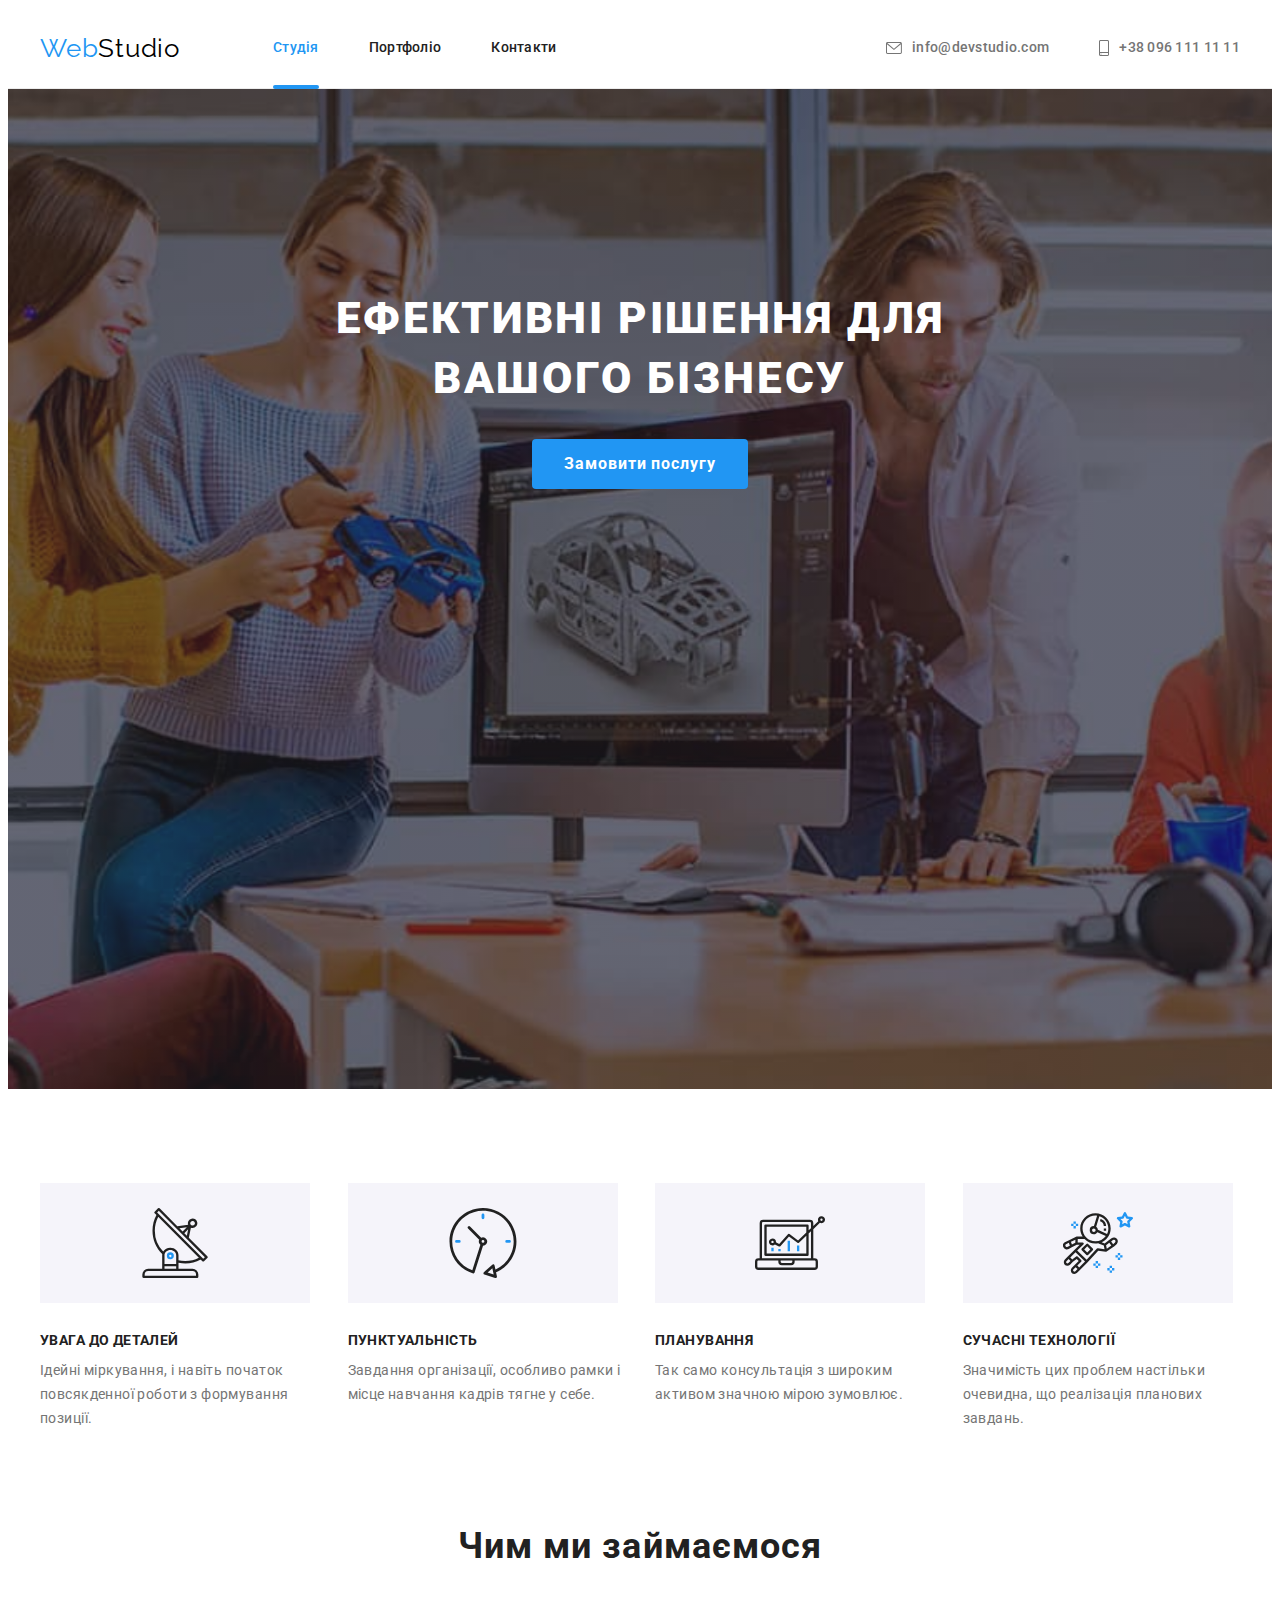
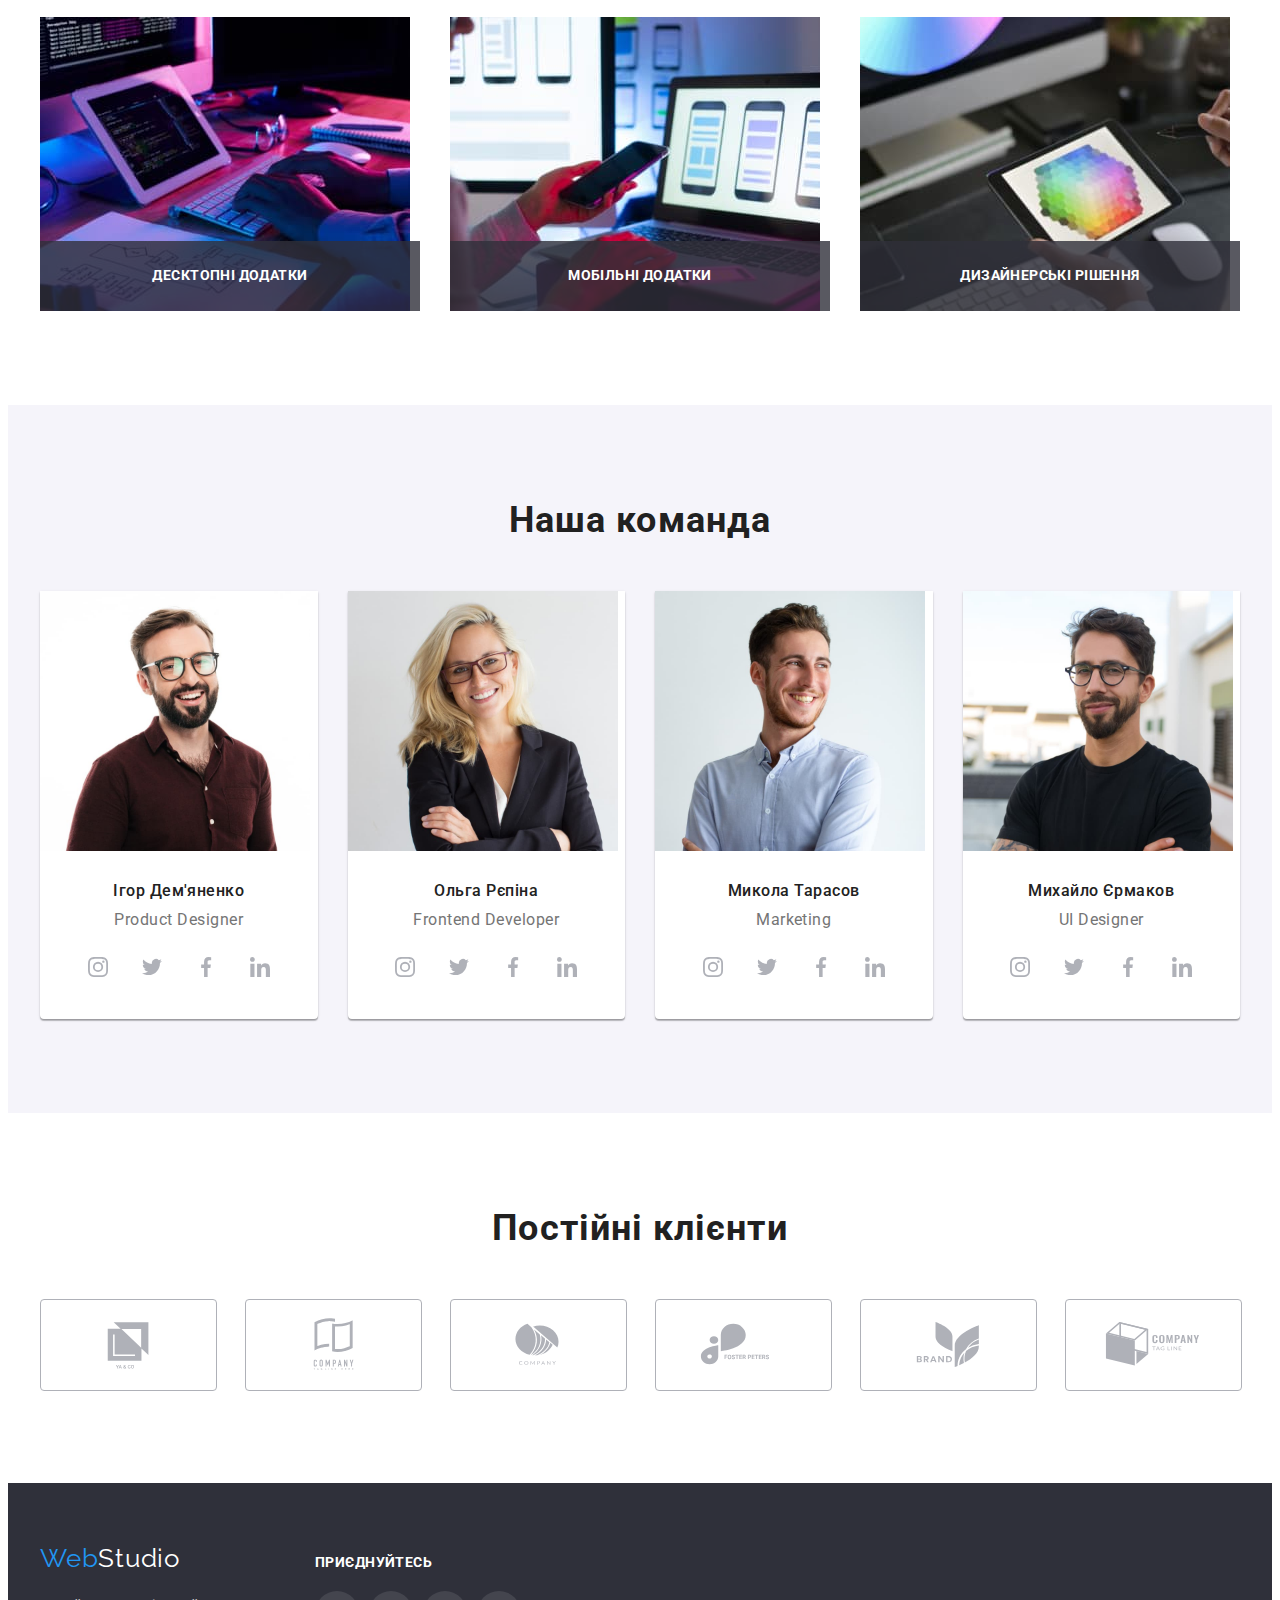
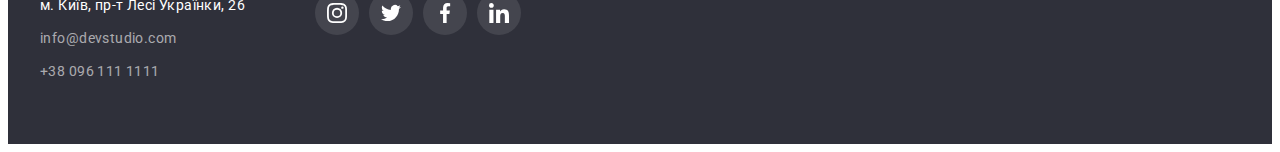
==== index.html @ a7601534 "add form" ====
<!DOCTYPE html>
<html lang="uk">
  <head>
    <meta charset="UTF-8" />
    <meta http-equiv="X-UA-Compatible" content="IE=edge" />
    <meta name="viewport" content="width=device-width, initial-scale=1.0" />
    <title>Студія</title>
    <link rel="preconnect" href="https://fonts.googleapis.com" />
    <link rel="preconnect" href="https://fonts.gstatic.com" crossorigin />
    <link
      href="https://fonts.googleapis.com/css2?family=Raleway:wght@700&family=Roboto:wght@400;500;700;900&display=swap"
      rel="stylesheet" />
    <link
      rel="stylesheet"
      href="https://cdnjs.cloudflare.com/ajax/libs/modern-normalize/1.1.0/modern-normalize.min.css"
      integrity="sha512-wpPYUAdjBVSE4KJnH1VR1HeZfpl1ub8YT/NKx4PuQ5NmX2tKuGu6U/JRp5y+Y8XG2tV+wKQpNHVUX03MfMFn9Q=="
      crossorigin="anonymous"
      referrerpolicy="no-referrer" />
    <link rel="stylesheet" href="./css/styles.css" />
  </head>
  <body>
    <!-- Шапка сторінки -->
    <header class="header">
      <div class="header-container container">
        <nav class="header-nav">
          <a href="./index.html" lang="en" class="logo">
            Web<span class="logo-header">Studio</span>
          </a>
          <ul class="site-nav list">
            <li class="site-nav-item">
              <a href="./index.html" class="link current">Студія</a>
            </li>
            <li class="site-nav-item">
              <a href="./portfolio.html" class="link">Портфоліо</a>
            </li>
            <li class="site-nav-item">
              <a href="#" class="link">Контакти</a>
            </li>
          </ul>
        </nav>
        <ul class="site-contacts list">
          <li class="site-contacts-item">
            <a href="mailto:info@devstudio.com" class="link"
              >
              <svg class="contacts-icon" width="16" height="12">
                <use href="./images/icons.svg#icon-mail"></use>
              </svg>
              info@devstudio.com</a
            >
          </li>
          <li class="site-contacts-item">
            <a href="tel:+380961111111" class="link">
              <svg class="contacts-icon" width="10" height="16">
                <use href="./images/icons.svg#icon-smartphone"></use>
              </svg>
              +38 096 111 11 11</a>
          </li>
        </ul>
      </div>
    </header>
    <main>
      <!-- Герой -->
      <section class="hero">
        <div class="hero-container container">
          <h1 class="hero-title">Ефективні рішення для вашого бізнесу</h1>
          <button type="button" class="hero-btn" data-modal-open>Замовити послугу</button>
        </div>
      </section>
      <!-- Переваги компанії -->
      <section class="benefits">
        <div class="benefits-container container">
          <h2 class="visually-hidden">Переваги компанії</h2>
          <ul class="benefits-list list">
            <li class="benefits-item">
              <div class="benefits-box">
                <svg class="benefits-icon" width="70" height="70">
                  <use href="./images/icons.svg#icon-antenna"></use>
                </svg>
              </div>
              <h3 class="benefits-title">Увага до деталей</h3>
              <p class="benefits-el">
                Ідейні міркування, і навіть початок повсякденної роботи з
                формування позиції.
              </p>
            </li>
            <li class="benefits-item">
              <div class="benefits-box">
                <svg class="benefits-icon" width="70" height="70">
                  <use href="./images/icons.svg#icon-clock"></use>
                </svg>
              </div>
              <h3 class="benefits-title">Пунктуальність</h3>
              <p class="benefits-el">
                Завдання організації, особливо рамки і місце навчання кадрів
                тягне у себе.
              </p>
            </li>
            <li class="benefits-item">
              <div class="benefits-box">
                <svg class="benefits-icon" width="70" height="70">
                  <use href="./images/icons.svg#icon-diagram"></use>
                </svg>
              </div>
              <h3 class="benefits-title">Планування</h3>
              <p class="benefits-el">
                Так само консультація з широким активом значною мірою зумовлює.
              </p>
            </li>
            <li class="benefits-item">
              <div class="benefits-box">
                <svg class="benefits-icon" width="70" height="70">
                  <use href="./images/icons.svg#icon-astronaut"></use>
                </svg>
              </div>
              <h3 class="benefits-title">Сучасні технології</h3>
              <p class="benefits-el">
                Значимість цих проблем настільки очевидна, що реалізація
                планових завдань.
              </p>
            </li>
          </ul>
        </div>
      </section>
      <!-- Чим ми займаємося -->
      <section class="examples section">
        <div class="examples-container container">
          <h2 class="title">Чим ми займаємося</h2>
          <ul class="examples-list list">
            <li class="examples-item">
              <div class="examples-item-wrap">
                <img
                class="examples-img"
                src="./images/about-img-1.jpg"
                alt="Розробник створює код"
                width="370"
                height="294" />
                <p class="text-top">Десктопні додатки</p>
              </div>
            </li>
            <li class="examples-item">
              <div class="examples-item-wrap">
                <img
                class="examples-img"
                src="./images/about-img-2.jpg"
                alt="Розробник створює дизайн додатку для мобільних пристроїв"
                width="370"
                height="294" />
                <p class="text-top">Мобільні додатки</p>
              </div>
            </li>
            <li class="examples-item">
              <div class="examples-item-wrap">
                <img
                class="examples-img"
                src="./images/about-img-3.jpg"
                alt="Дизайнер підбирає палітру кольорів для проекту"
                width="370"
                height="294" />
                <p class="text-top">Дизайнерські рішення</p>
              </div>
            </li>
          </ul>
        </div>
      </section>
      <!-- Наша команда -->
      <section class="team section">
        <div class="team-container container">
          <h2 class="title">Наша команда</h2>
          <ul class="team-list list">
            <li class="team-item">
              <img
                class="team-img"
                src="./images/team-img-1.jpg"
                alt="Усміхнений шатен в окулярах бордовій сорочці"
                width="270"
                height="260" />
              <div class="team-wrap">
                <h3 class="team-title">Ігор Дем'яненко</h3>
                <p class="team-el" lang="en">Product Designer</p>
                <ul class="team-soc-list list">
                  <li class="team-soc-item"><a href="" target="_blank"
                rel="noopener noreferrer nofolow" class="team-soc-link link">
              <svg class="team-soc-icon" width="20" height="20">
                <use href="./images/icons.svg#icon-instagram"></use>
              </svg>
              </a></li>
                  <li class="team-soc-item"><a href="" target="_blank"
                rel="noopener noreferrer nofolow" class="team-soc-link link">
              <svg class="team-soc-icon" width="20" height="20">
                <use href="./images/icons.svg#icon-twitter"></use>
              </svg></a></li>
                  <li class="team-soc-item"><a href="" target="_blank"
                rel="noopener noreferrer nofolow" class="team-soc-link link">
              <svg class="team-soc-icon" width="20" height="20">
                <use href="./images/icons.svg#icon-facebook"></use>
              </svg></a></li>
                  <li class="team-soc-item"><a href="" target="_blank"
                rel="noopener noreferrer nofolow" class="team-soc-link link">
              <svg class="team-soc-icon" width="20" height="20">
                <use href="./images/icons.svg#icon-linkedin"></use>
              </svg></a></li>
                </ul>
              </div>
            </li>
            <li class="team-item">
              <img
                class="team-img"
                src="./images/team-img-2.jpg"
                alt="Усміхнена блондинка в окулярах та чорному жакеті"
                width="270"
                height="260" />
              <div class="team-wrap">
                <h3 class="team-title">Ольга Рєпіна</h3>
                <p class="team-el" lang="en">Frontend Developer</p>
                <ul class="team-soc-list list">
                  <li class="team-soc-item"><a href="" target="_blank"
                rel="noopener noreferrer nofolow" class="team-soc-link link">
              <svg class="team-soc-icon" width="20" height="20">
                <use href="./images/icons.svg#icon-instagram"></use>
              </svg>
              </a></li>
                  <li class="team-soc-item"><a href="" target="_blank"
                rel="noopener noreferrer nofolow" class="team-soc-link link">
              <svg class="team-soc-icon" width="20" height="20">
                <use href="./images/icons.svg#icon-twitter"></use>
              </svg></a></li>
                  <li class="team-soc-item"><a href="" target="_blank"
                rel="noopener noreferrer nofolow" class="team-soc-link link">
              <svg class="team-soc-icon" width="20" height="20">
                <use href="./images/icons.svg#icon-facebook"></use>
              </svg></a></li>
                  <li class="team-soc-item"><a href="" target="_blank"
                rel="noopener noreferrer nofolow" class="team-soc-link link">
              <svg class="team-soc-icon" width="20" height="20">
                <use href="./images/icons.svg#icon-linkedin"></use>
              </svg></a></li>
                </ul>
              </div>
            </li>
            <li class="team-item">
              <img
                class="team-img"
                src="./images/team-img-3.jpg"
                alt="Усміхнений шатен в блакитній сорочці"
                width="270"
                height="260" />
              <div class="team-wrap">
                <h3 class="team-title">Микола Тарасов</h3>
                <p class="team-el" lang="en">Marketing</p>
                <ul class="team-soc-list list">
                  <li class="team-soc-item"><a href="" target="_blank"
                rel="noopener noreferrer nofolow" class="team-soc-link link">
              <svg class="team-soc-icon" width="20" height="20">
                <use href="./images/icons.svg#icon-instagram"></use>
              </svg>
              </a></li>
                  <li class="team-soc-item"><a href="" target="_blank"
                rel="noopener noreferrer nofolow" class="team-soc-link link">
              <svg class="team-soc-icon" width="20" height="20">
                <use href="./images/icons.svg#icon-twitter"></use>
              </svg></a></li>
                  <li class="team-soc-item"><a href="" target="_blank"
                rel="noopener noreferrer nofolow" class="team-soc-link link">
              <svg class="team-soc-icon" width="20" height="20">
                <use href="./images/icons.svg#icon-facebook"></use>
              </svg></a></li>
                  <li class="team-soc-item"><a href="" target="_blank"
                rel="noopener noreferrer nofolow" class="team-soc-link link">
              <svg class="team-soc-icon" width="20" height="20">
                <use href="./images/icons.svg#icon-linkedin"></use>
              </svg></a></li>
                </ul>
              </div>
            </li>
            <li class="team-item">
              <img
                class="team-img"
                src="./images/team-img-4.jpg"
                alt="Усміхнений брюнет в окулярах та чорній футболці"
                width="270"
                height="260" />
              <div class="team-wrap">
                <h3 class="team-title">Михайло Єрмаков</h3>
                <p class="team-el" lang="en">UI Designer</p>
                <ul class="team-soc-list list">
                  <li class="team-soc-item"><a href="" target="_blank"
                rel="noopener noreferrer nofolow" class="team-soc-link link">
              <svg class="team-soc-icon" width="20" height="20">
                <use href="./images/icons.svg#icon-instagram"></use>
              </svg>
              </a></li>
                  <li class="team-soc-item"><a href="" target="_blank"
                rel="noopener noreferrer nofolow" class="team-soc-link link">
              <svg class="team-soc-icon" width="20" height="20">
                <use href="./images/icons.svg#icon-twitter"></use>
              </svg></a></li>
                  <li class="team-soc-item"><a href="" target="_blank"
                rel="noopener noreferrer nofolow" class="team-soc-link link">
              <svg class="team-soc-icon" width="20" height="20">
                <use href="./images/icons.svg#icon-facebook"></use>
              </svg></a></li>
                  <li class="team-soc-item"><a href="" target="_blank"
                rel="noopener noreferrer nofolow" class="team-soc-link link">
              <svg class="team-soc-icon" width="20" height="20">
                <use href="./images/icons.svg#icon-linkedin"></use>
              </svg></a></li>
                </ul>
              </div>
            </li>
          </ul>
        </div>
      </section>
      <!-- Постійні клієнти -->
      <section class="section">
        <div class="container">
          <h2 class="title">Постійні клієнти</h2>
          <ul class="client-list list">
            <li class="client-item"><a href="" class="client-link link">
              <svg class="client-icon" width="106" height="60">
                <use href="./images/icons.svg#icon-ya-co"></use>
              </svg>
            </a></li>
            <li class="client-item"><a href="" class="client-link link">
              <svg class="client-icon" width="106" height="60">
                <use href="./images/icons.svg#icon-company-taglinehere"></use>
              </svg>
            </a></li>
            <li class="client-item"><a href="" class="client-link link">
              <svg class="client-icon" width="106" height="60">
                <use href="./images/icons.svg#icon-company"></use>
              </svg>
            </a></li>
            <li class="client-item"><a href="" class="client-link link">
              <svg class="client-icon" width="106" height="60">
                <use href="./images/icons.svg#icon-foster"></use>
              </svg>
            </a></li>
            <li class="client-item"><a href="" class="client-link link">
              <svg class="client-icon" width="106" height="60">
                <use href="./images/icons.svg#icon-brand"></use>
              </svg>
            </a></li>
            <li class="client-item"><a href="" class="client-link link">
              <svg class="client-icon" width="106" height="60">
                <use href="./images/icons.svg#icon-company-tagline"></use>
              </svg>
            </a></li>
          </ul>
        </div>
      </section>
    </main>
    <!-- Підвал сторінки -->
    <footer class="footer">
      <div class="footer-wrap container">
        <div class="footer-container">
        <a href="./index.html" lang="en" class="logo">
          Web<span class="logo-footer">Studio</span>
        </a>
        <address class="address">
          <ul class="footer-list list">
            <li class="footer-item">
              <a
                class="address-link link"
                href="https://goo.gl/maps/MVAdU7KqTYujUdC46"
                target="_blank"
                rel="noopener noreferrer nofolow"
                >м. Київ, пр-т Лесі Українки, 26</a
              >
            </li>
            <li class="footer-item">
              <a class="link" href="mailto:info@devstudio.com"
                >info@devstudio.com</a
              >
            </li>
            <li class="footer-item">
              <a class="link" href="tel:+380961111111">+38 096 111 1111</a>
            </li>
          </ul>
        </address>
      </div>
      <div class="footer-soc">
        <p class="soc-text">Приєднуйтесь</p>
        <ul class="foorer-soc-list list">
          <li class="footer-soc-item"><a href="" target="_blank"
                rel="noopener noreferrer nofolow" class="footer-soc-link link">
              <svg class="footer-soc-icon" width="20" height="20">
                <use href="./images/icons.svg#icon-instagram"></use>
              </svg></a></li>
          <li class="footer-soc-item"><a href="" target="_blank"
                rel="noopener noreferrer nofolow" class="footer-soc-link link">
              <svg class="footer-soc-icon" width="20" height="20">
                <use href="./images/icons.svg#icon-twitter"></use>
              </svg></a></li>
          <li class="footer-soc-item"><a href="" target="_blank"
                rel="noopener noreferrer nofolow" class="footer-soc-link link">
              <svg class="footer-soc-icon" width="20" height="20">
                <use href="./images/icons.svg#icon-facebook"></use>
              </svg></a></li>
          <li class="footer-soc-item"><a href="" target="_blank"
                rel="noopener noreferrer nofolow" class="footer-soc-link link">
              <svg class="footer-soc-icon" width="20" height="20">
                <use href="./images/icons.svg#icon-linkedin"></use>
              </svg></a></li>
        </ul>
      </div>
    </div>
    </footer>
    <!-- Модальне вікно -->
    <div class="backdrop is-hidden" data-modal>
      <div class="modal">
        <button type="button" class="btn-close" data-modal-close>
          <svg class="btn-close-icon" width="18" height="18">
            <use href="./images/icons.svg#icon-close"></use>
          </svg>
        </button>
        <p class="modal-title">Залиште свої дані, ми вам передзвонимо</p>
        <form class="modal-form">
          <div class="input-box">
            <label for="user-person" class="input-label">Ім'я</label>
          <div class="input-wrap">
              <input type="text" name="user-person" class="modal-input" minlength="3" maxlength="20" id="user-person" required />
          <svg class="modal-input-icon" width="18" height="18">
            <use href="/images/icons.svg#icon-person"></use>
          </svg>
          </div>
          </div>
          <div class="input-box">
            <label for="user-phone" class="input-label">Телефон</label>
          <div class="input-wrap">
              <input type="tel" name="user-phone" class="modal-input" minlength="5" maxlength="20" id="user-phone" required />
          <svg class="modal-input-icon" width="18" height="18">
            <use href="/images/icons.svg#icon-phone"></use>
          </svg>
          </div>
          </div>
          <div class="input-box">
            <label for="user-email" class="input-label">Пошта</label>
          <div class="input-wrap">
              <input type="email" name="user-email" class="modal-input" minlength="5" maxlength="20" id="user-email" required />
          <svg class="modal-input-icon" width="18" height="18">
            <use href="/images/icons.svg#icon-email"></use>
          </svg>
          </div>
          </div>
          <div class="input-box">
            <label for="user-comment" class="input-label">Коментар</label>
          <textarea name="user-comment" id="user-comment" class="comment-text" placeholder="Введіть текст"></textarea>
          </div>
          <button type="submit" class="btn-send">Відправити</button>
        </form>
      </div>
    </div>
    <script src="./js/modal.js"></script>
  </body>
</html>
---- css/styles.css ----
:root {
  --primary-text-color: #212121;
  --secondary-text-color: #757575;
  --accent-color: #2196f3;
  --primary-white-color: #ffffff;
  --secondary-bg-color: #2f303a;
  --opacity-white-color: rgba(255, 255, 255, 0.6);
  --only-black: #000000;
  --rare-bg-color: #f5f4fa;
  --secondary-blue-color: #188ce8;
  --secondary-border-color: #eeeeee;
  --primary-btn-color: #f5f4fa;
  --icon-color: #AFB1B8;
  --transition-hover-bg: background-color 250ms cubic-bezier(0.4, 0, 0.2, 1);
  --transition-hover-color: color 250ms cubic-bezier(0.4, 0, 0.2, 1);
  --transition-hover-shadow: box-shadow 250ms cubic-bezier(0.4, 0, 0.2, 1);
  --transition-hover-transform: transform 250ms cubic-bezier(0.4, 0, 0.2, 1);
  --transition-hover-border: border-color 250ms cubic-bezier(0.4, 0, 0.2, 1);
  --transition-hover-fill: fill 250ms cubic-bezier(0.4, 0, 0.2, 1);
}
/* --Колір Studio #000000 
-----Колір фону Наша команда #F5F4FA
-----Колір для посилань у підвалі rgba(255, 255, 255, 0.6)
*/

/* -----------------------------Reset */
p,
h1,
h2,
h3,
h4,
h5,
h6 {
  margin: 0;
}
ul,
ol {
  list-style: none;
  margin: 0;
  padding: 0;
}
button {
  cursor: pointer;
}
address {
  font-style: normal;
}
img {
  display: block;
  max-width: 100%;
  height: auto;
}

/* --------------------Класові теги та класи-утіліти */

body {
  font-family: "Roboto", sans-serif;
  font-size: 14px;
  color: var(--primary-text-color);
  background-color: var(--primary-white-color);
}
.container {
  width: 1200px;
  padding: 0px 15px;
  margin: 0 auto;
}

.section {
  padding-top: 94px;
  padding-bottom: 94px;
}
.list {
  list-style: none;
}
.title {
  font-size: 36px;
  line-height: 1.17;
  text-align: center;
  letter-spacing: 0.03em;

  margin-bottom: 50px;
}
.link {
  text-decoration: none;
}
.visually-hidden {
  position: absolute;
  white-space: nowrap;
  width: 1px;
  height: 1px;
  overflow: hidden;
  border: 0;
  padding: 0;
  clip: rect(0 0 0 0);
  clip-path: inset(50%);
  margin: -1px;
}

/*------------------------ Шапка сторіки */

.header {
  border-bottom: 1px solid #ececec;
}

.header-container {
  display: flex;
  align-items: center;
}
.header-nav {
  display: flex;
  align-items: center;
}

.logo {
  font-family: "Raleway", sans-serif;
  font-size: 26px;
  line-height: 1.19;
  letter-spacing: 0.03em;
  text-decoration: none;

  display: inline-block;

  color: var(--accent-color);
}
.logo-header {
  color: var(--only-black);
}

.site-nav {
  display: flex;
  gap: 50px;
  margin-left: 93px;
}
.site-nav .link {
  font-weight: 500;
  line-height: 1.14;
  letter-spacing: 0.02em;
  color: var(--primary-text-color);

  display: block;
  padding: 32px 0px;

  transition: var(--transition-hover-color);
}
.site-nav .link:hover,
.site-nav .link:focus,
.site-nav .link:active {
  color: var(--accent-color);
}
.site-nav .link.current {
  color: var(--accent-color);
  position: relative;
}

.current::after {
  position: absolute;
  bottom: -1px;

  content: "";
  display: block;
  width: 100%;
  height: 4px;
  background-color: var(--accent-color);
  border-radius: 2px;
}

.site-contacts {
  display: flex;
  gap: 50px;
  margin-left: auto;
  align-items: center;
}
.site-contacts .link {
  font-weight: 500;
  line-height: 1.14;
  letter-spacing: 0.02em;
  color: var(--secondary-text-color);

  display: flex;
  align-items: center;

  transition: var(--transition-hover-color);
}
.site-contacts .link:hover,
.site-contacts .link:focus {
  color: var(--accent-color);
}

.contacts-icon {
  fill: currentColor;
  margin-right: 10px;
}

/* ------------------------------------Герой */

.hero {
  text-align: center;
  padding-left: auto;
  padding-right: auto;
  padding-top: 200px;
  padding-bottom: 200px;

  background-color: var(--secondary-bg-color);
   max-width: 1600px;
  height: 600px;
  margin-left: auto;
  margin-right: auto;
  background-image: linear-gradient(rgba(47, 48, 58, 0.4), rgba(47, 48, 58, 0.4)), url(../images/background-hero.jpg);
background-repeat: no-repeat;
background-position: center;
background-size: cover;

}

.hero-container {
  align-items: center;

 

}

.hero-title {
  font-weight: 900;
  font-size: 44px;
  line-height: 1.36;
  letter-spacing: 0.06em;
  text-transform: uppercase;

  display: inline-block;
  margin-bottom: 30px;
  max-width: 696px;

  color: var(--primary-white-color);
}

.hero-btn {
  display: block;
  margin: 0 auto;
  padding: 10px 32px;

  font-family: inherit;
  font-weight: 700;
  font-size: 16px;
  line-height: 1.88;
  letter-spacing: 0.06em;

  color: var(--primary-white-color);
  background-color: var(--accent-color);
  border-color: transparent;
  border-radius: 4px;
  border: none;
  cursor: pointer;

  transition: var(--transition-hover-bg);
}
.hero-btn:hover,
.hero-btn:focus {
  background: var(--secondary-blue-color);
}

/* ----------------------Переваги компанії */

.benefits {
  padding-top: 94px;
}

.benefits-container {
  display: flex;
}

.benefits-list {
  display: flex;
  gap: 30px;
}

.benefits-item {
  flex-basis: calc((100% - 90px) / 4);
}

.benefits-title {
  font-size: 14px;
  line-height: 1.14;
  letter-spacing: 0.03em;
  text-transform: uppercase;

  margin-bottom: 10px;
}

.benefits-el {
  line-height: 1.71;
  letter-spacing: 0.03em;
  color: var(--secondary-text-color);
}
.benefits-box {
  display: flex;
  justify-content: center;
  align-items: center;
  width: 270px;
  height: 120px;
  margin-bottom: 30px;
  background-color: var(--rare-bg-color);
}

/* --------------------------Чим ми займаємося */

.examples-list {
  display: flex;
  gap: 30px;
}

.examples-item {
  flex-basis: calc((100% - 60px) / 3);
}

.examples-item-wrap {
  position: relative;
  
}

.text-top {

font-weight: 700;
line-height: 1.14;
letter-spacing: 0.03em;
text-transform: uppercase;

color: var(--primary-white-color);


  display: flex;
  align-items: center;
  justify-content: center;
  padding-top: 27px;
padding-bottom: 27px;
  position: absolute;
  bottom: 0;
  width: 100%;

  background-color: rgba(47, 48, 58, 0.8);
}

/* ---------------------------------------Наша команда */

.team {
  background-color: var(--rare-bg-color);
}

.team-list {
  display: flex;
  gap: 30px;
}

.team-item {
  flex-basis: calc((100% - 90px) / 4);

  box-shadow: 0px 1px 3px rgba(0, 0, 0, 0.12), 0px 1px 1px rgba(0, 0, 0, 0.14),
    0px 2px 1px rgba(0, 0, 0, 0.2);
  border-radius: 0px 0px 4px 4px;

  background-color: var(--primary-white-color);
}

.team-wrap {
  align-items: center;
  padding-top: 30px;
  padding-bottom: 30px;
}

.team-title,
.team-el {
  font-size: 16px;
  line-height: 1.19;
  text-align: center;
  letter-spacing: 0.03em;
}
.team-title {
  margin-bottom: 10px;
  font-weight: 500;
}
.team-el {
  color: var(--secondary-text-color);
  margin-bottom: 16px;
}

.team-soc-list {
  display: flex;
  justify-content: center;
  gap: 10px;
}

.team-soc-item {
  width: 44px;
  height: 44px;
}
.team-soc-link {
  display: flex;
  align-items: center;
  justify-content: center;

  width: 100%;
  height: 100%;

  border-radius: 50%;
  color: var(--icon-color);

  transition: var(--transition-hover-color), var(--transition-hover-bg);
}

.team-soc-icon {
  fill: currentColor;
}

.team-soc-link:hover, .team-soc-link:focus {
background-color: var(--accent-color);
color: var(--primary-white-color);
outline: none;
}


/* ------------------Постійні клієнти----- */

.client-list {
  display: flex;
  justify-content: center;
  gap: 30px;
}

.client-item {
width: calc((100% - 150px) / 6);
height: 90px;
}
.client-link {
display: flex;
 align-items: center;
  justify-content: center;

  width: 100%;
  height: 100%;
 border: 1px solid #AFB1B8;
border-radius: 4px;

color: var(--icon-color);

transition: var(--transition-hover-border);
}

.client-icon {
  fill: currentColor;
  transition: var(--transition-hover-fill);
}

.client-link:hover, .client-link:focus {
  border-color: var(--accent-color);
  outline: none;
}

.client-link:hover .client-icon, .client-link:focus .client-icon {
  fill: var(--accent-color);
}

/* ---------------------------------Підвал сторінки */

.footer {
  
  padding-top: 60px;
  padding-bottom: 60px;

  background-color: var(--secondary-bg-color);
}
.footer-wrap {
display: flex;
align-items: baseline;
} 
.logo-footer {
  color: var(--primary-white-color);
}

.address {
  margin-top: 20px;
}

.footer-item:not(:last-child) {
  margin-bottom: 9px;
}



.footer-item > .link {
  font-style: normal;
  font-weight: 400;
  line-height: 1.71;
  letter-spacing: 0.03em;

  display: block;

  color: var(--opacity-white-color);

  transition: var(--transition-hover-color);
}

.footer-item > .address-link {
  color: var(--primary-white-color);
}

.footer-item > .link:hover,
.footer-item > .link:focus {
  color: var(--accent-color);
}

.footer-soc {
  margin-left: 70px;
  
}
.soc-text {
  font-weight: 700;
line-height: 1.14;
letter-spacing: 0.03em;
text-transform: uppercase;
color: var(--primary-white-color);
margin-bottom: 20px;

}

.foorer-soc-list {
  display: flex;
  justify-content: center;
  gap: 10px;
}


.footer-soc-item {
  width: 44px;
  height: 44px;
}
.footer-soc-link {
  display: flex;
  align-items: center;
  justify-content: center;

  width: 100%;
  height: 100%;

  border-radius: 50%;
  color: var(--primary-white-color);
  background-color: rgba(255, 255, 255, 0.1);

  transition: var(--transition-hover-bg);
}

.footer-soc-icon {
  fill: currentColor;
}

.footer-soc-link:hover, .footer-soc-link:focus {
background-color: var(--accent-color);
outline: none;
}

/*--------------------------------------------- Портфоліо */

/* Список з кнопками */

.btn-list {
  display: flex;
  gap: 8px;
  margin: 0 auto;
  margin-bottom: 50px;
  justify-content: center;
}

.portfolio-btn {
  font-family: inherit;
  font-weight: 500;
  font-size: 16px;
  line-height: 1.62;
  text-align: center;
  letter-spacing: 0.03em;
  background-color: var(--primary-btn-color);
  border-color: transparent;
  border-radius: 4px;
  border: none;
  cursor: pointer;

  display: inline-block;
  padding: 6px 22px;
  min-width: 73px;
  transition: var(--transition-hover-color), var(--transition-hover-bg), var(--transition-hover-shadow);
}
.portfolio-btn:hover,
.portfolio-btn:focus {
  color: var(--primary-white-color);
  background-color: var(--accent-color);
  box-shadow: 0px 3px 1px rgba(0, 0, 0, 0.1), 0px 1px 2px rgba(0, 0, 0, 0.08),
    0px 2px 2px rgba(0, 0, 0, 0.12);
}

/* Список з проектами */

.project-list {
  display: flex;
  flex-wrap: wrap;
  gap: 30px;
}

.project-item {
  width: calc((100% - 60px) / 3);
}

.project-item > .link {
  display: block;
}

.project-item > .link:hover,
.project-item > .link:focus {
  box-shadow: 0px 1px 1px rgba(0, 0, 0, 0.12), 0px 4px 4px rgba(0, 0, 0, 0.06),
    1px 4px 6px rgba(0, 0, 0, 0.16);
}

.project-item:hover .project-up-text {
  transform: translateY(0);
}

.project-img-wrap {
  position: relative;
  overflow: hidden;
}

.project-up-text {
  
font-size: 18px;
line-height: 1.56;
letter-spacing: 0.03em;

color: var(--primary-white-color);

  position: absolute;
  top: 0;
  padding: 63px 24px;
  height: 100%;
  transform: translateY(100%);
  transition: var(--transition-hover-transform);
  overflow: auto;

  background-color: rgba(33, 150, 243, 0.9);
}

.project-wrap {
  padding: 20px 24px;

  border: 1px solid #eeeeee;
  border-top: none;
}

.project-title {
  font-size: 18px;
  line-height: 2;
  letter-spacing: 0.06em;

  margin-bottom: 4px;

  color: var(--primary-text-color);
}
.project-el {
  font-size: 16px;
  line-height: 1.88;
  letter-spacing: 0.03em;
  color: var(--secondary-text-color);
}


/* -------------------Модальне вікно---------- */

.backdrop {
  width: 100%;
  height: 100%;
  background-color: rgba(0, 0, 0, 0.2);
  position: fixed;
  top: 0;

  transition: opacity 1000ms ease-in-out, visibility 1000ms ease-in-out;
}

.modal {
  width: 528px;
  min-height: 581px;
  position: absolute;
  top: 50%;
  left: 50%;
  padding: 40px;

  background-color: var(--primary-white-color);
  box-shadow: 0px 1px 3px rgba(0, 0, 0, 0.12), 0px 1px 1px rgba(0, 0, 0, 0.14), 0px 2px 1px rgba(0, 0, 0, 0.2);
border-radius: 4px;

  transform: translate(-50%, -50%) rotate(0) scale(1);
  transition: transform 1000ms ease-in-out, border-radius 1000ms ease-in-out;
}

.backdrop.is-hidden .modal {
  transform: translate(-50%, -50%) rotate(-360deg) scale(0);
  border-radius: 50%;
}

.btn-close {
  width: 30px;
  height: 30px;
  position: absolute;
  top: 8px;
  right: 8px;

  display: flex;
  align-items: center;
  justify-content: center;
  color: var(--only-black);
  background-color: transparent;
  border-radius: 50%;
  border: 1px solid rgba(0, 0, 0, 0.1);

  transition: var(--transition-hover-color);
}

.btn-close-icon {
  fill: currentColor;
  
}

.btn-close:hover .btn-close-icon {
  color: var(--accent-color);
}


.backdrop.is-hidden {
  opacity: 0;
  visibility: hidden;
  pointer-events: none;
}

.modal-title {
  font-weight: 700;
font-size: 20px;
line-height: 1.15;
text-align: center;
letter-spacing: 0.03em;
margin-bottom: 12px;
}

.input-box {
  margin-bottom: 10px;
}

.input-label {
  display: block;
  margin-bottom: 4px;
  font-size: 12px;
  color: #757575;
}

.input-wrap {
  position: relative;
}

.modal-input {
  width: 100%;
  height: 40px;
  font-size: 13px;
  padding-left: 42px;
  outline: transparent;
  color: var(--secondary-text-color);

  border: 1px solid rgba(33, 33, 33, 0.2);
  border-radius: 4px;

  transition: var(--transition-hover-border);
}

.comment-text {
  width: 100%;
  height: 96px;
  padding: 12px 16px;
  font-size: 13px;
  color: var(--secondary-text-color);
  border: 1px solid rgba(33, 33, 33, 0.2);
  border-radius: 4px;
  outline: transparent;
  resize: none;
  transition: var(--transition-hover-border);
}

.modal-input:focus, .comment-text:focus {
  border-color: var(--accent-color);
}

.modal-input:focus + .modal-input-icon {
  fill: var(--accent-color);
}

.comment-text::placeholder {
  font-size: 12px;
  color: rgba(117, 117, 117, 0.5);
}

.modal-input-icon {
  position: absolute;
  left: 12px;
  top: 50%;
  transform: translateY(-50%);
  transition: var(--transition-hover-fill);
}

.no-scroll {
  overflow: hidden;
}



/* .modal-input:not(:focus):not(:placeholder-shown):valid {
  background-color: rgba(176, 244, 176, 0.384);
}
.modal-input:not(:focus):not(:placeholder-shown):invalid {
  background-color: rgba(249, 198, 198, 0.632);
} */
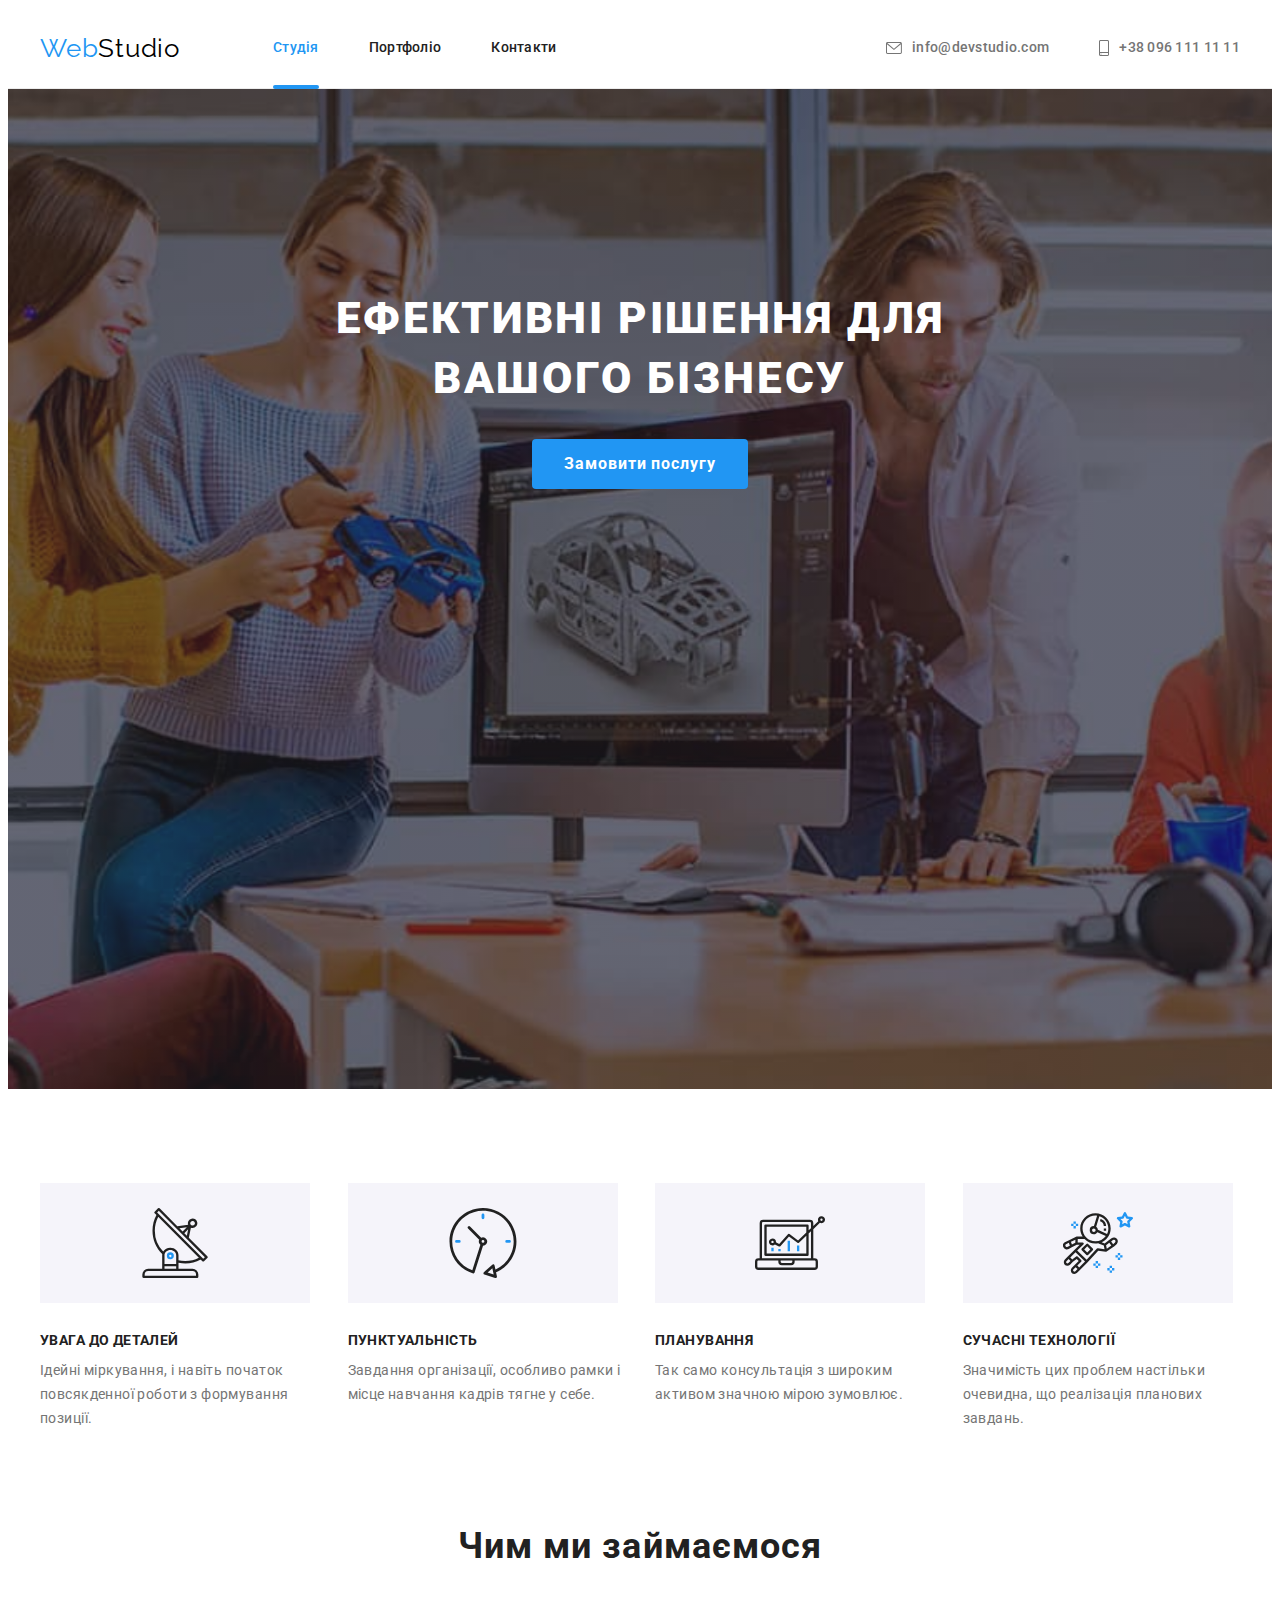
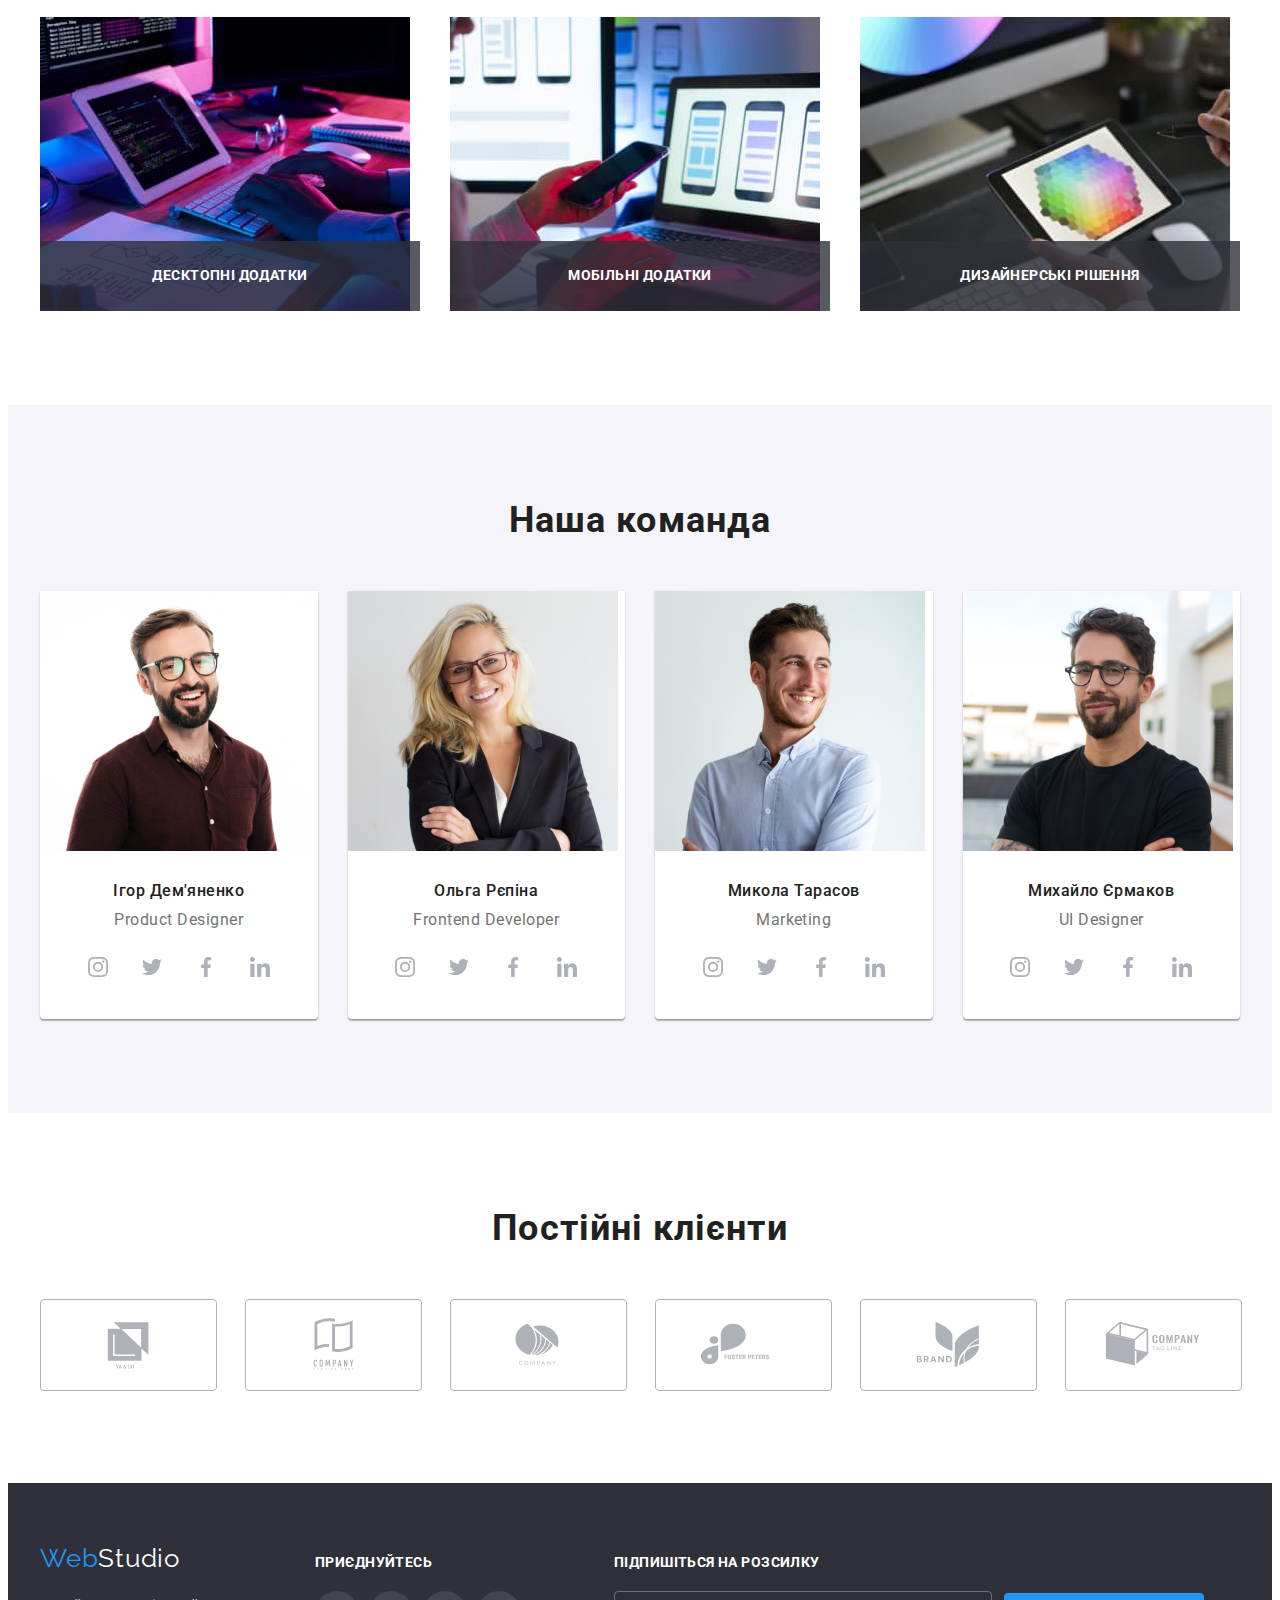
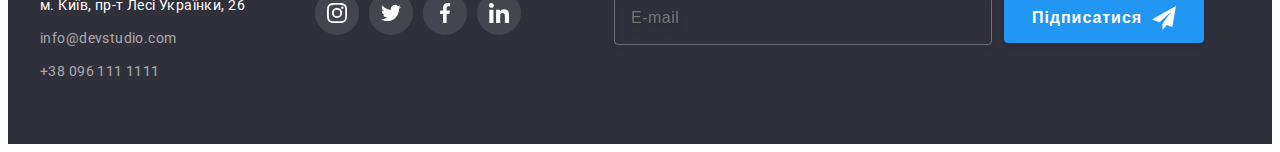
==== commit 7c1e7e76: "hw6" ====
--- a/index.html
+++ b/index.html
@@ -379,7 +379,7 @@
         </address>
       </div>
       <div class="footer-soc">
-        <p class="soc-text">Приєднуйтесь</p>
+        <p class="footer-text">Приєднуйтесь</p>
         <ul class="foorer-soc-list list">
           <li class="footer-soc-item"><a href="" target="_blank"
                 rel="noopener noreferrer nofolow" class="footer-soc-link link">
@@ -402,6 +402,16 @@
                 <use href="./images/icons.svg#icon-linkedin"></use>
               </svg></a></li>
         </ul>
+      </div>
+      <div class="footer-submit">
+        <p class="footer-text">Підпишіться на розсилку</p>
+        <div class="footer-input-box">
+          <input type="email" name="footer-email" class="footer-input" placeholder="E-mail" />
+          <button type="button" class="btn-submit">Підписатися
+            <svg class="submit-icon" width="24" height="24">
+            <use href="./images/icons.svg#icon-submit"></use>
+          </svg></button>
+        </div>
       </div>
     </div>
     </footer>
@@ -446,6 +456,17 @@
             <label for="user-comment" class="input-label">Коментар</label>
           <textarea name="user-comment" id="user-comment" class="comment-text" placeholder="Введіть текст"></textarea>
           </div>
+          <div class="input-box-privacy">
+            <input type="checkbox" name="privacy" id="privacy" class="check-input visually-hidden" />
+            <label for="privacy" class="check-text">
+              <span>
+                <svg class="check-icon" width="16" height="15">
+                <use href="/images/icons.svg#icon-check"></use>
+                </svg>
+              </span>
+              Погоджуюся з розсилкою та приймаю <a href="#" class="check-link link">Умови договору</a>
+            </label>
+          </div>
           <button type="submit" class="btn-send">Відправити</button>
         </form>
       </div>
--- a/css/styles.css
+++ b/css/styles.css
@@ -511,7 +511,7 @@
   margin-left: 70px;
   
 }
-.soc-text {
+.footer-text {
   font-weight: 700;
 line-height: 1.14;
 letter-spacing: 0.03em;
@@ -555,6 +555,55 @@
 background-color: var(--accent-color);
 outline: none;
 }
+
+.footer-submit {
+  margin-left: 93px;
+}
+.footer-input-box {
+  display: flex;
+  align-items: center;
+}
+
+.footer-input {
+  width: 358px;
+  height: 50px;
+  margin-right: 12px;
+  padding-left: 16px;
+  font-size: 16px;
+line-height: 1.25;
+letter-spacing: 0.03em;
+
+color: rgba(255, 255, 255, 0.6);
+  background-color: transparent;
+  border: 1px solid rgba(255, 255, 255, 0.3);
+filter: drop-shadow(0px 4px 4px rgba(0, 0, 0, 0.15));
+border-radius: 4px;
+}
+
+.btn-submit {
+  
+  display: flex;
+  justify-content: center;
+  align-items: center;
+  gap: 10px;
+  width: 200px;
+  height: 50px;
+  font-weight: 700;
+  font-size: 16px;
+  line-height: 1.88;
+  letter-spacing: 0.06em;
+  color: var(--primary-white-color);
+  background-color: var(--accent-color);
+  border: none;
+  box-shadow: 0px 4px 4px rgba(0, 0, 0, 0.15);
+  border-radius: 4px;
+}
+.submit-icon {
+  
+  fill: var(--primary-white-color);
+}
+
+
 
 /*--------------------------------------------- Портфоліо */
 
@@ -752,7 +801,7 @@
   display: block;
   margin-bottom: 4px;
   font-size: 12px;
-  color: #757575;
+  color: var(--secondary-text-color);
 }
 
 .input-wrap {
@@ -811,11 +860,84 @@
   overflow: hidden;
 }
 
-
-
-/* .modal-input:not(:focus):not(:placeholder-shown):valid {
-  background-color: rgba(176, 244, 176, 0.384);
-}
-.modal-input:not(:focus):not(:placeholder-shown):invalid {
-  background-color: rgba(249, 198, 198, 0.632);
-} */+.input-box-privacy {
+  margin-top: 10px;
+  margin-bottom: 30px;
+  display: flex;
+  justify-content: center;
+}
+
+
+
+.check-text {
+  color: var(--secondary-text-color);
+  display: flex;
+  align-items: center;
+}
+
+.check-text span {
+  width: 16px;
+  height: 15px;
+  border: 2px solid var(--primary-text-color);
+  border-radius: 3px;
+  margin-right: 8px;
+  display: flex;
+  align-items: center;
+  justify-content: center;
+  fill: transparent;
+
+  transition: var(--transition-hover-bg), var(--transition-hover-border), var(--transition-hover-fill);
+}
+
+.check-input:checked + .check-text span {
+  background-color: var(--accent-color);
+  border-color: transparent;
+  fill: var(--primary-white-color);
+}
+
+.check-input:focus + .check-text span {
+  border-color: var(--accent-color);
+}
+
+.check-link {
+  position: relative;
+  color: var(--accent-color);
+  margin-left: 4px;
+}
+
+.check-link::after {
+  position: absolute;
+  bottom: 0px;
+
+  content: "";
+  display: block;
+  width: 100%;
+  height: 1px;
+  background-color: var(--accent-color);
+}
+
+.btn-send {
+  display: block;
+  margin: 0 auto;
+  padding: 10px 52px;
+
+  font-family: inherit;
+  font-weight: 700;
+  font-size: 16px;
+  line-height: 1.88;
+  letter-spacing: 0.06em;
+
+  color: var(--primary-white-color);
+  background-color: var(--accent-color);
+  box-shadow: 0px 4px 4px rgba(0, 0, 0, 0.15);
+  border-color: transparent;
+  border-radius: 4px;
+  border: none;
+  cursor: pointer;
+
+  transition: var(--transition-hover-bg);
+}
+.btn-send:hover,
+.btn-send:focus {
+  background: var(--secondary-blue-color);
+}
